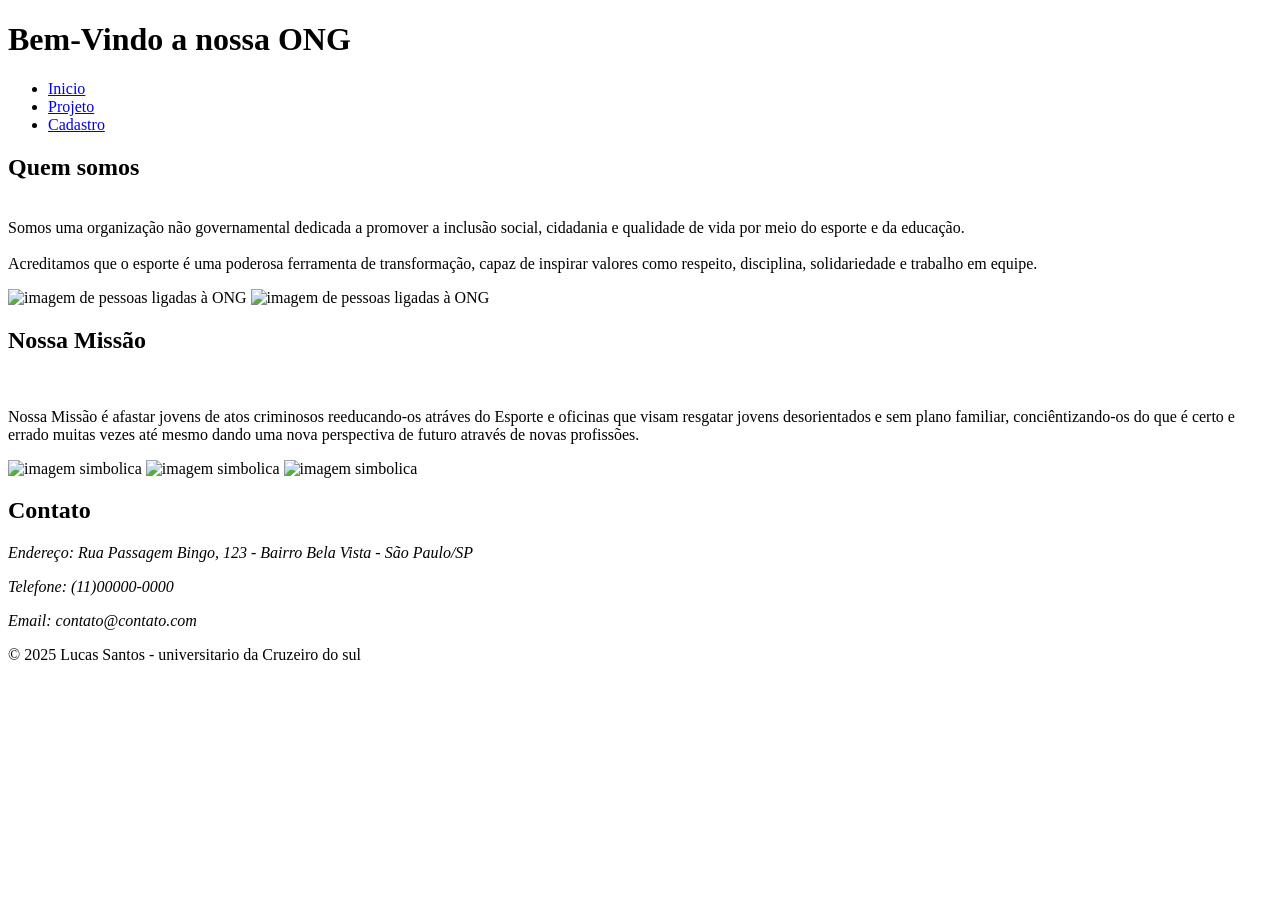
==== index.html @ bfdf007a "Entrega experiencia pratica I" ====
<!DOCTYPE html>
<html lang="pt-br">

<head>
    <meta charset="UTF-8">
    <meta name="viewport" content="width=device-width, initial-scale=1.0">
    <title>Inicio</title>
    <link rel="stylesheet" href="css/styles.css">
</head>

<body>

    <header class="cabeçalho">
        <h1>Bem-Vindo a nossa ONG</h1>
        <nav class="menu-horizontal">
            <ul class="menu-lista">
                <li><a class="menu-link" href="index.html">Inicio</a></li>
                <li><a class="menu-link" href="projeto.html">Projeto</a></li>
                <li><a class="menu-link" href="cadastro.html">Cadastro</a></li>
            </ul>
        </nav>
    </header>


    <main>

        <section class="produto-card">
            <h2 class="h2">Quem somos</h2>
            <p class="paragrafo-quemsomos"><br>
                Somos uma organização não governamental dedicada a promover a inclusão social, cidadania e qualidade de
                vida por meio do esporte e da educação.<br><br>Acreditamos que o esporte é uma poderosa ferramenta de
                transformação, capaz de inspirar valores como respeito, disciplina, solidariedade e trabalho em equipe.
            </p>
            <div class="foto-voluntatios">
                <picture>
                    <source srcset="imagens/voluntarios.webp" type="image/webp">
                    <img src="imagens/voluntarios.jpeg"  alt="imagem de pessoas ligadas à ONG" width="500" height="400"
                        class="foto">
                </picture>
                <picture>
                    <source srcset="imagens/projeto.webp" type="image/webp">
                    <img src="imagens/projeto.webp" alt="imagem de pessoas ligadas à ONG" width="500" height="400"
                        class="foto">
                </picture>
            </div>
        </section>

        <section class="produto-card2">
            <h2>Nossa Missão</h2><br>
            <p>
                Nossa Missão é afastar jovens de atos criminosos reeducando-os atráves do Esporte e oficinas que visam
                resgatar jovens desorientados e sem plano familiar, conciêntizando-os do que é certo e errado muitas
                vezes até mesmo dando uma nova perspectiva de futuro através de novas profissões.
            </p>
            <div class="icones"><img src="imagens/alcool.png" alt="imagem simbolica" class="icons">
                <img src="imagens/smoke.png" alt="imagem simbolica" class="icons">
                <img src="imagens/drugs.png" alt="imagem simbolica" class="icons">
            </div>
        </section>

        <section class="produto-card3">
            <h2>Contato</h2>
            <address>
                <p>Endereço: Rua Passagem Bingo, 123 - Bairro Bela Vista - São Paulo/SP</p>
                <p>Telefone: (11)00000-0000</p>
                <p>Email: contato@contato.com </p>
            </address>
        </section>
    </main>
    <footer>
        <p>&copy; 2025 Lucas Santos - universitario da Cruzeiro do sul</p>
    </footer>
</body>

</html>
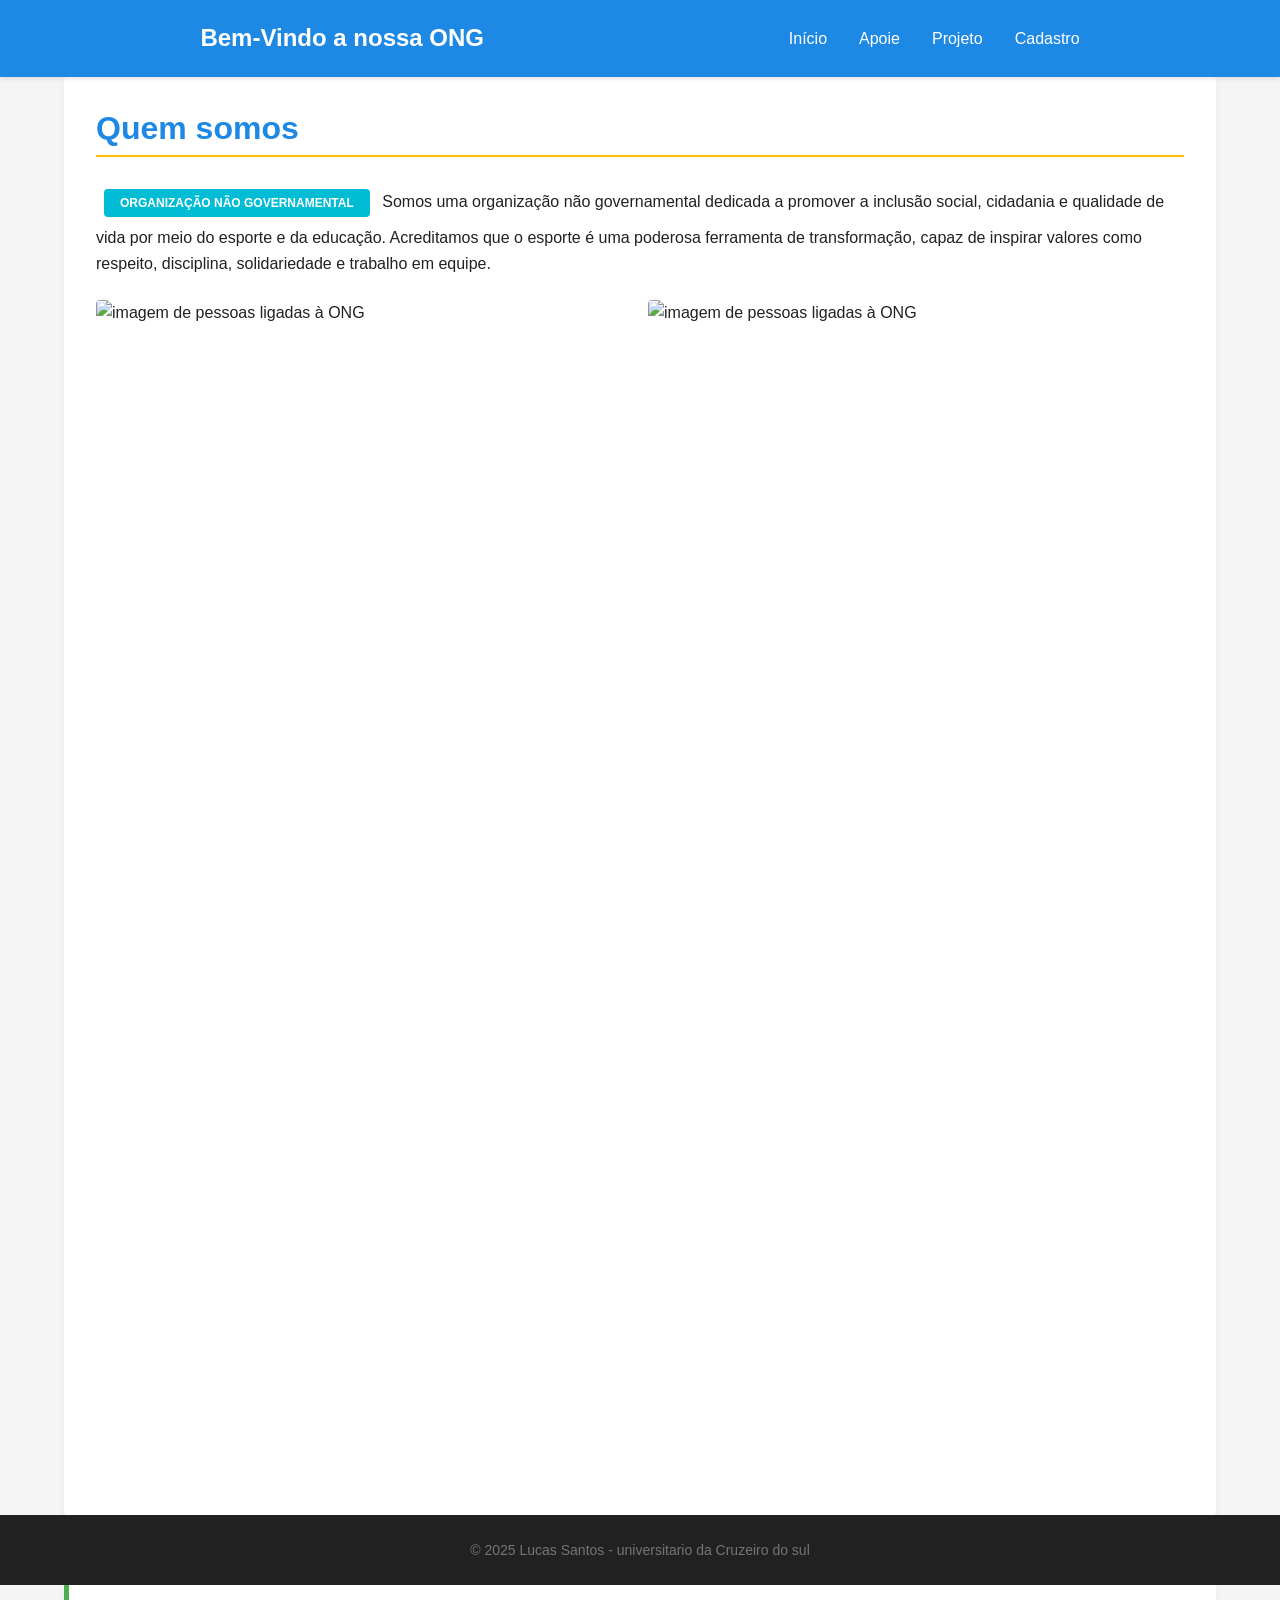
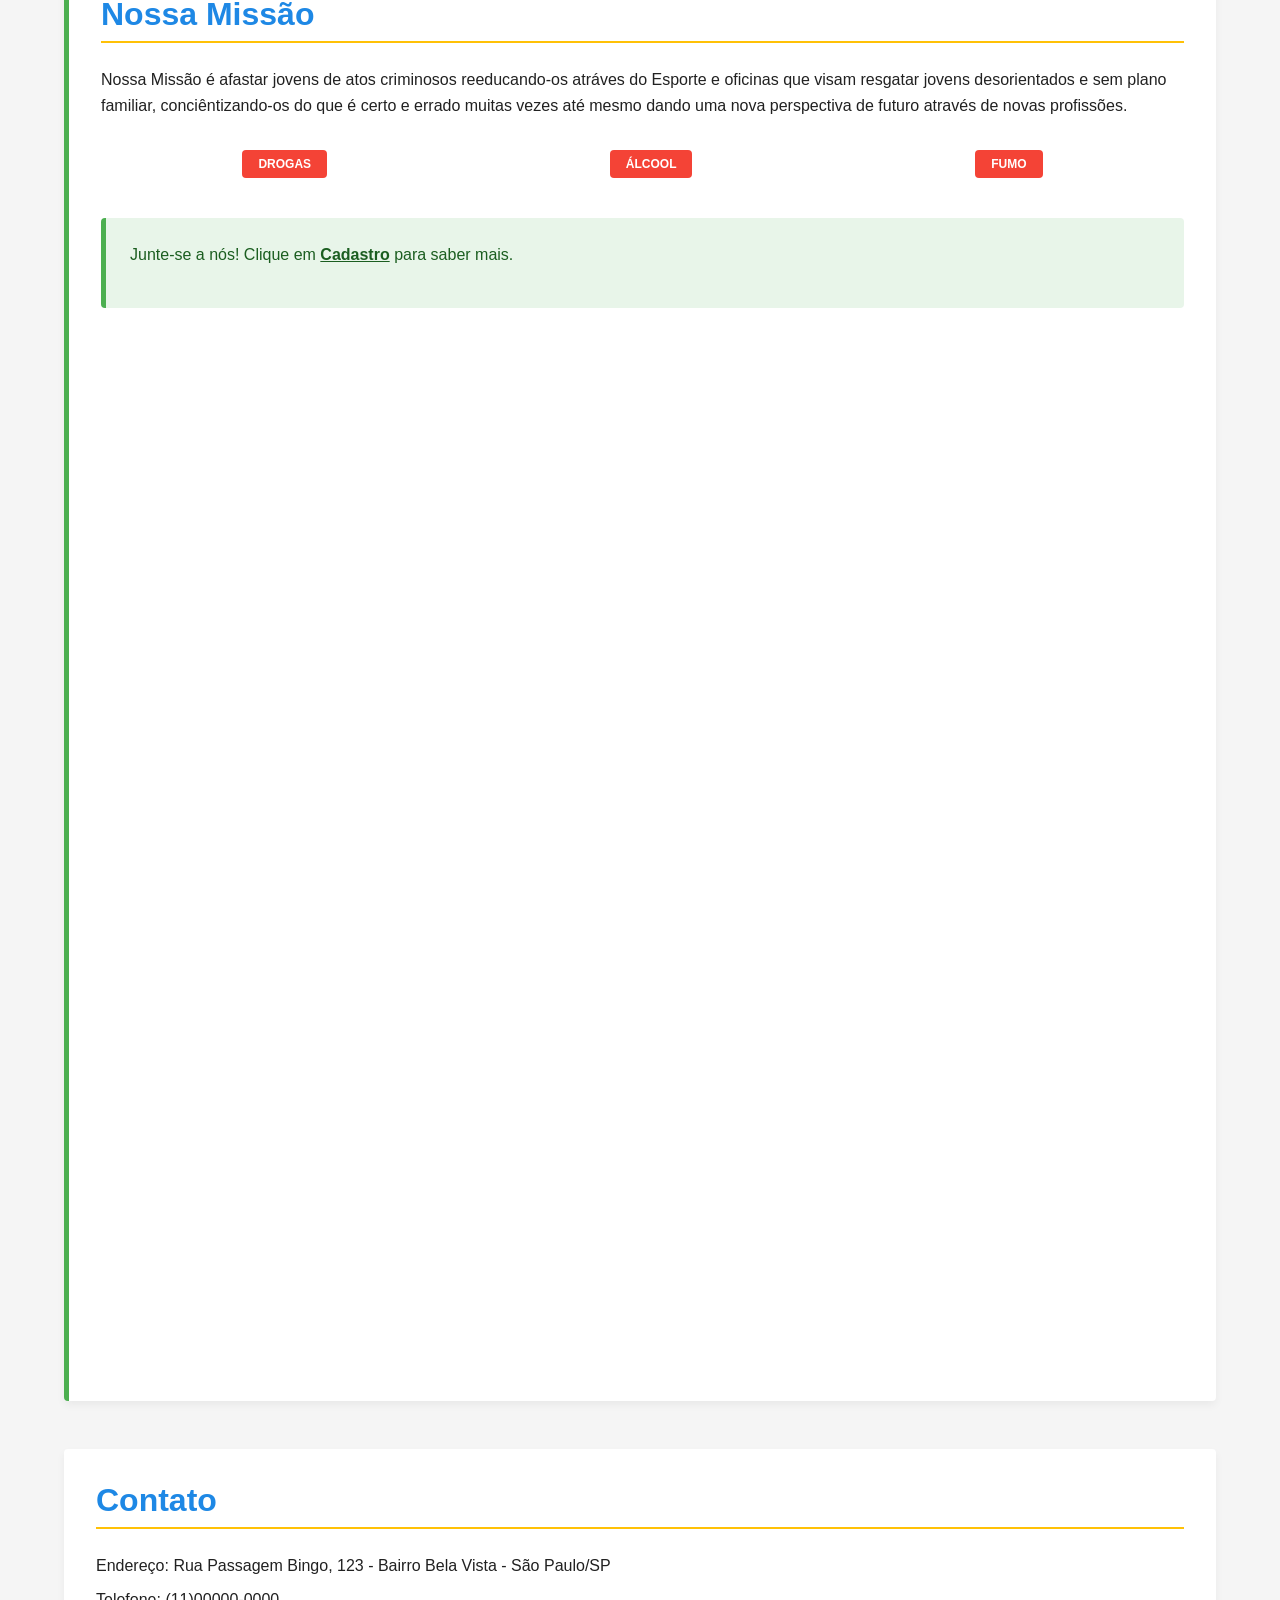
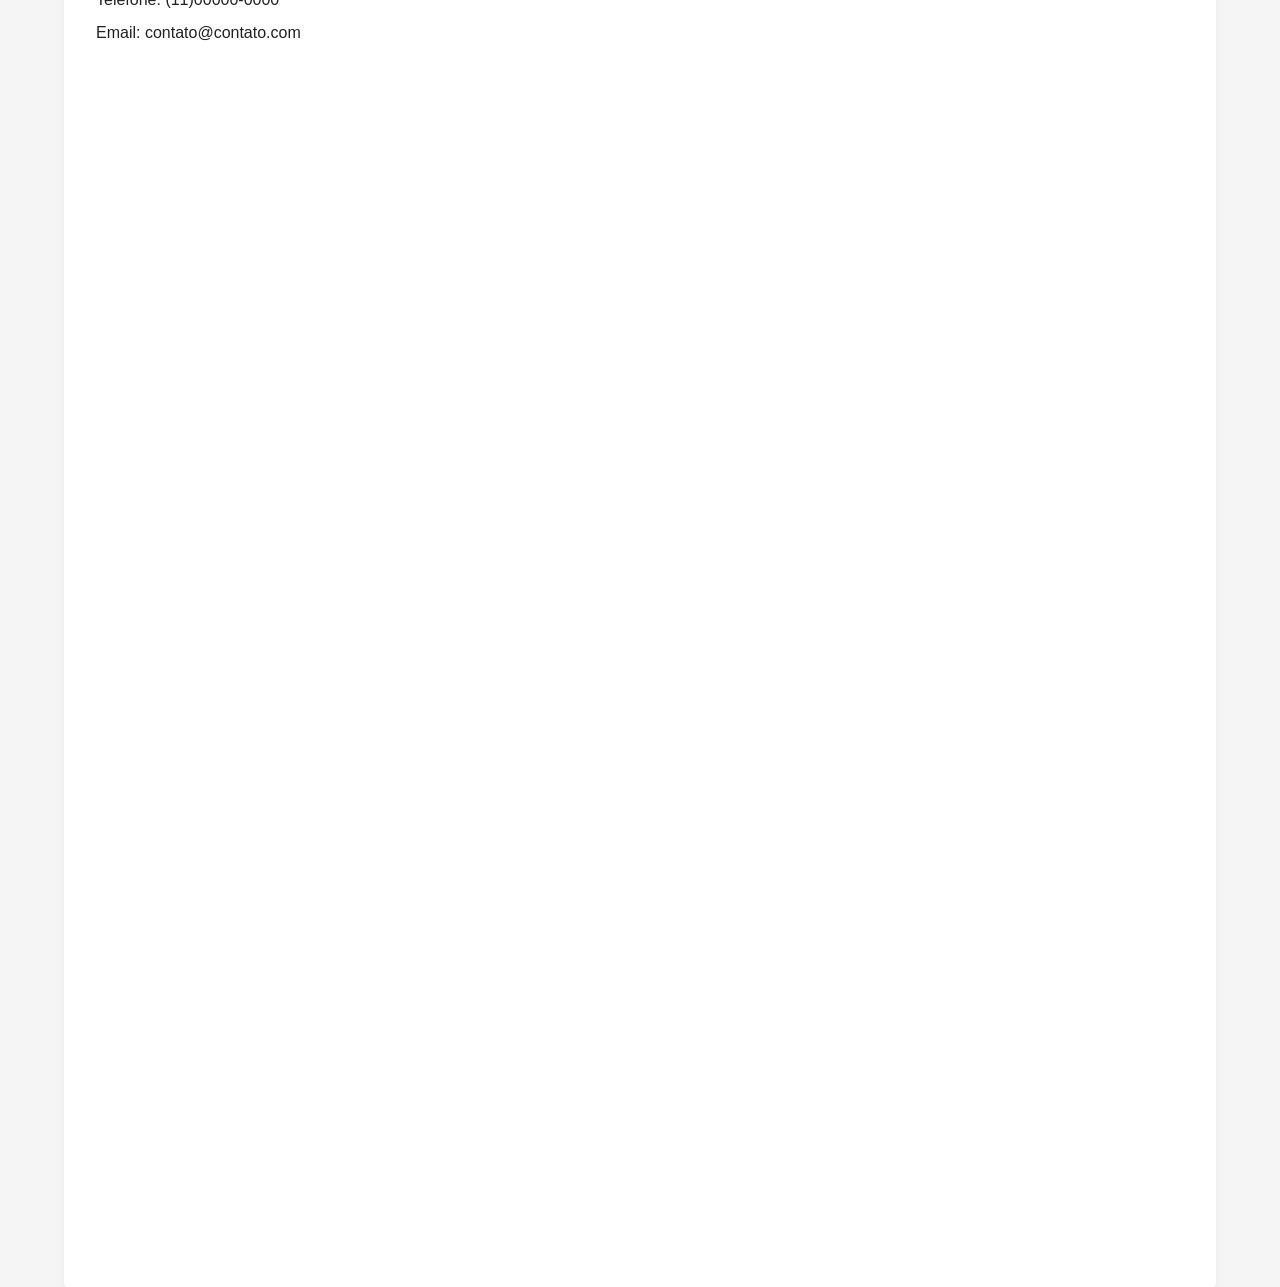
==== commit 2546a84b: "Submissão da Experiência Prática II" ====
--- a/index.html
+++ b/index.html
@@ -4,40 +4,58 @@
 <head>
     <meta charset="UTF-8">
     <meta name="viewport" content="width=device-width, initial-scale=1.0">
-    <title>Inicio</title>
+    <title>Início</title>
     <link rel="stylesheet" href="css/styles.css">
+    <link rel="stylesheet" href="https://cdnjs.cloudflare.com/ajax/libs/font-awesome/6.0.0-beta3/css/all.min.css">
 </head>
 
 <body>
 
-    <header class="cabeçalho">
-        <h1>Bem-Vindo a nossa ONG</h1>
-        <nav class="menu-horizontal">
-            <ul class="menu-lista">
-                <li><a class="menu-link" href="index.html">Inicio</a></li>
-                <li><a class="menu-link" href="projeto.html">Projeto</a></li>
-                <li><a class="menu-link" href="cadastro.html">Cadastro</a></li>
-            </ul>
-        </nav>
+    <header class="header">
+        <div class="container header-content">
+            <h1>Bem-Vindo a nossa ONG</h1>
+            
+            <input type="checkbox" id="menu-toggle" aria-controls="menu-horizontal-nav" aria-expanded="false" class="sr-only">
+            <label for="menu-toggle" class="hamburger-icon" aria-label="Abrir menu de navegação">
+                <i class="fas fa-bars"></i>
+            </label>
+
+            <nav class="menu-horizontal" id="menu-horizontal-nav">
+                <ul class="menu-lista">
+                    <li><a class="menu-link" href="index.html">Início</a></li>
+                    <li class="has-submenu">
+                        <a class="menu-link" href="#">Apoie</a>
+                        <ul class="submenu-lista">
+                            <li><a href="donate.html" class="menu-link">Doação</a></li>
+                            <li><a href="voluntario.html" class="menu-link">Voluntariado</a></li>
+                        </ul>
+                    </li>
+                    <li><a class="menu-link" href="projeto.html">Projeto</a></li>
+                    <li><a class="menu-link" href="cadastro.html">Cadastro</a></li>
+                </ul>
+            </nav>
+        </div>
     </header>
 
 
-    <main>
+    <main class="container">
 
         <section class="produto-card">
             <h2 class="h2">Quem somos</h2>
-            <p class="paragrafo-quemsomos"><br>
+            <p class="paragrafo-quemsomos">
+                <span class="tag tag-info">Organização Não Governamental</span>
                 Somos uma organização não governamental dedicada a promover a inclusão social, cidadania e qualidade de
-                vida por meio do esporte e da educação.<br><br>Acreditamos que o esporte é uma poderosa ferramenta de
+                vida por meio do esporte e da educação.
+                Acreditamos que o esporte é uma poderosa ferramenta de
                 transformação, capaz de inspirar valores como respeito, disciplina, solidariedade e trabalho em equipe.
             </p>
             <div class="foto-voluntatios">
-                <picture>
+                <picture class="col-span-6">
                     <source srcset="imagens/voluntarios.webp" type="image/webp">
                     <img src="imagens/voluntarios.jpeg"  alt="imagem de pessoas ligadas à ONG" width="500" height="400"
                         class="foto">
                 </picture>
-                <picture>
+                <picture class="col-span-6">
                     <source srcset="imagens/projeto.webp" type="image/webp">
                     <img src="imagens/projeto.webp" alt="imagem de pessoas ligadas à ONG" width="500" height="400"
                         class="foto">
@@ -46,15 +64,23 @@
         </section>
 
         <section class="produto-card2">
-            <h2>Nossa Missão</h2><br>
+            <h2>Nossa Missão</h2>
             <p>
                 Nossa Missão é afastar jovens de atos criminosos reeducando-os atráves do Esporte e oficinas que visam
                 resgatar jovens desorientados e sem plano familiar, conciêntizando-os do que é certo e errado muitas
                 vezes até mesmo dando uma nova perspectiva de futuro através de novas profissões.
             </p>
-            <div class="icones"><img src="imagens/alcool.png" alt="imagem simbolica" class="icons">
-                <img src="imagens/smoke.png" alt="imagem simbolica" class="icons">
-                <img src="imagens/drugs.png" alt="imagem simbolica" class="icons">
+            <div class="icones">
+                <span class="badge badge-danger">Drogas</span>
+                <span class="badge badge-danger">Álcool</span>
+                <span class="badge badge-danger">Fumo</span>
+                <img src="imagens/alcool.png" alt="imagem simbolica" class="icons d-none-lg">
+                <img src="imagens/smoke.png" alt="imagem simbolica" class="icons d-none-lg">
+                <img src="imagens/drugs.png" alt="imagem simbolica" class="icons d-none-lg">
+            </div>
+            
+            <div class="alert alert-success mt-lg">
+                <p>Junte-se a nós! Clique em <a href="cadastro.html" class="alert-link">Cadastro</a> para saber mais.</p>
             </div>
         </section>
 
@@ -70,6 +96,12 @@
     <footer>
         <p>&copy; 2025 Lucas Santos - universitario da Cruzeiro do sul</p>
     </footer>
+    <script>
+        const menuToggle = document.getElementById('menu-toggle');
+        menuToggle.addEventListener('change', function() {
+            this.setAttribute('aria-expanded', this.checked);
+        });
+    </script>
 </body>
 
 </html>
--- a/css/styles.css
+++ b/css/styles.css
@@ -0,0 +1,17 @@
+/* ========================================================= */
+/* Arquivo Principal: Importação Modular de CSS */
+/* ========================================================= */
+
+/* Base e Variáveis do Design System */
+@import url('base/_variables.css');
+@import url('base/_reset.css');
+
+/* Layouts e Estrutura */
+@import url('layout/_grid.css');
+@import url('layout/_header.css');
+
+/* Componentes de Interface */
+@import url('components/_buttons.css');
+@import url('components/_cards.css');
+@import url('components/_forms.css');
+@import url('components/_utility.css');
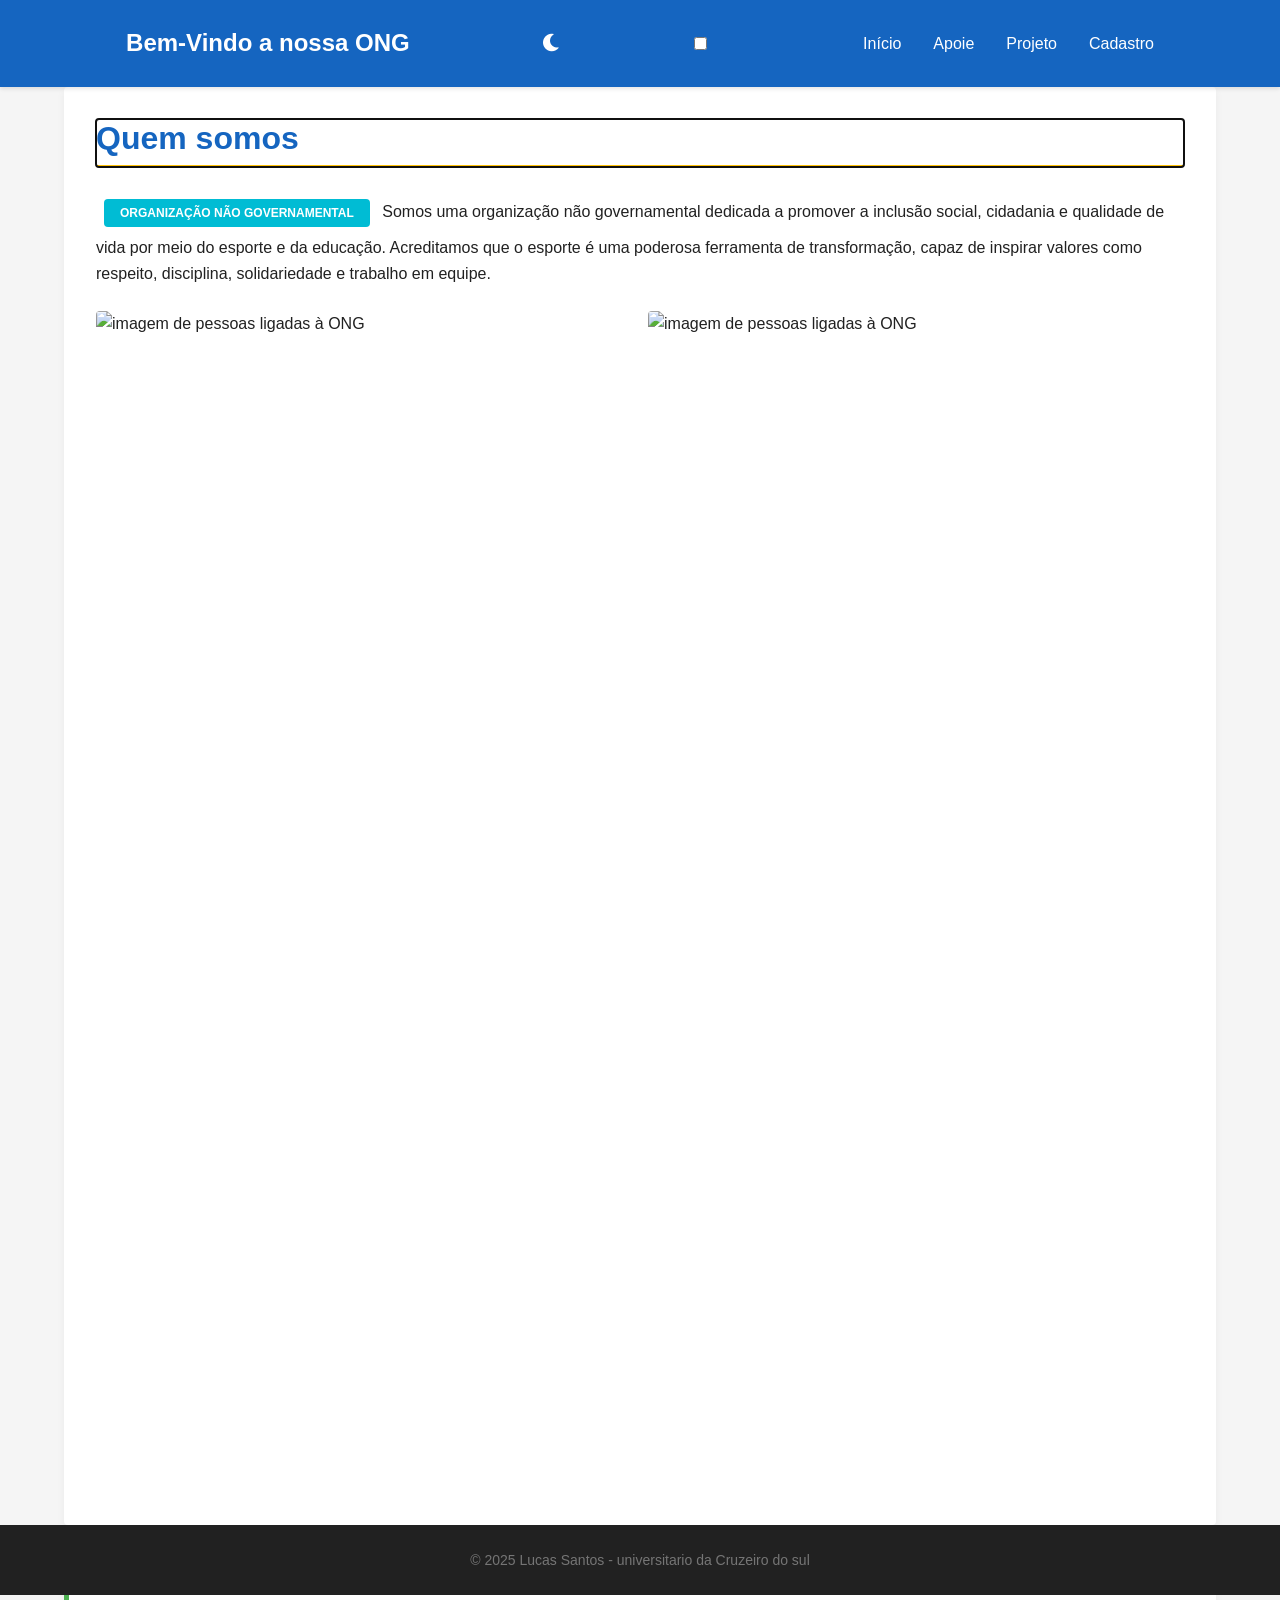
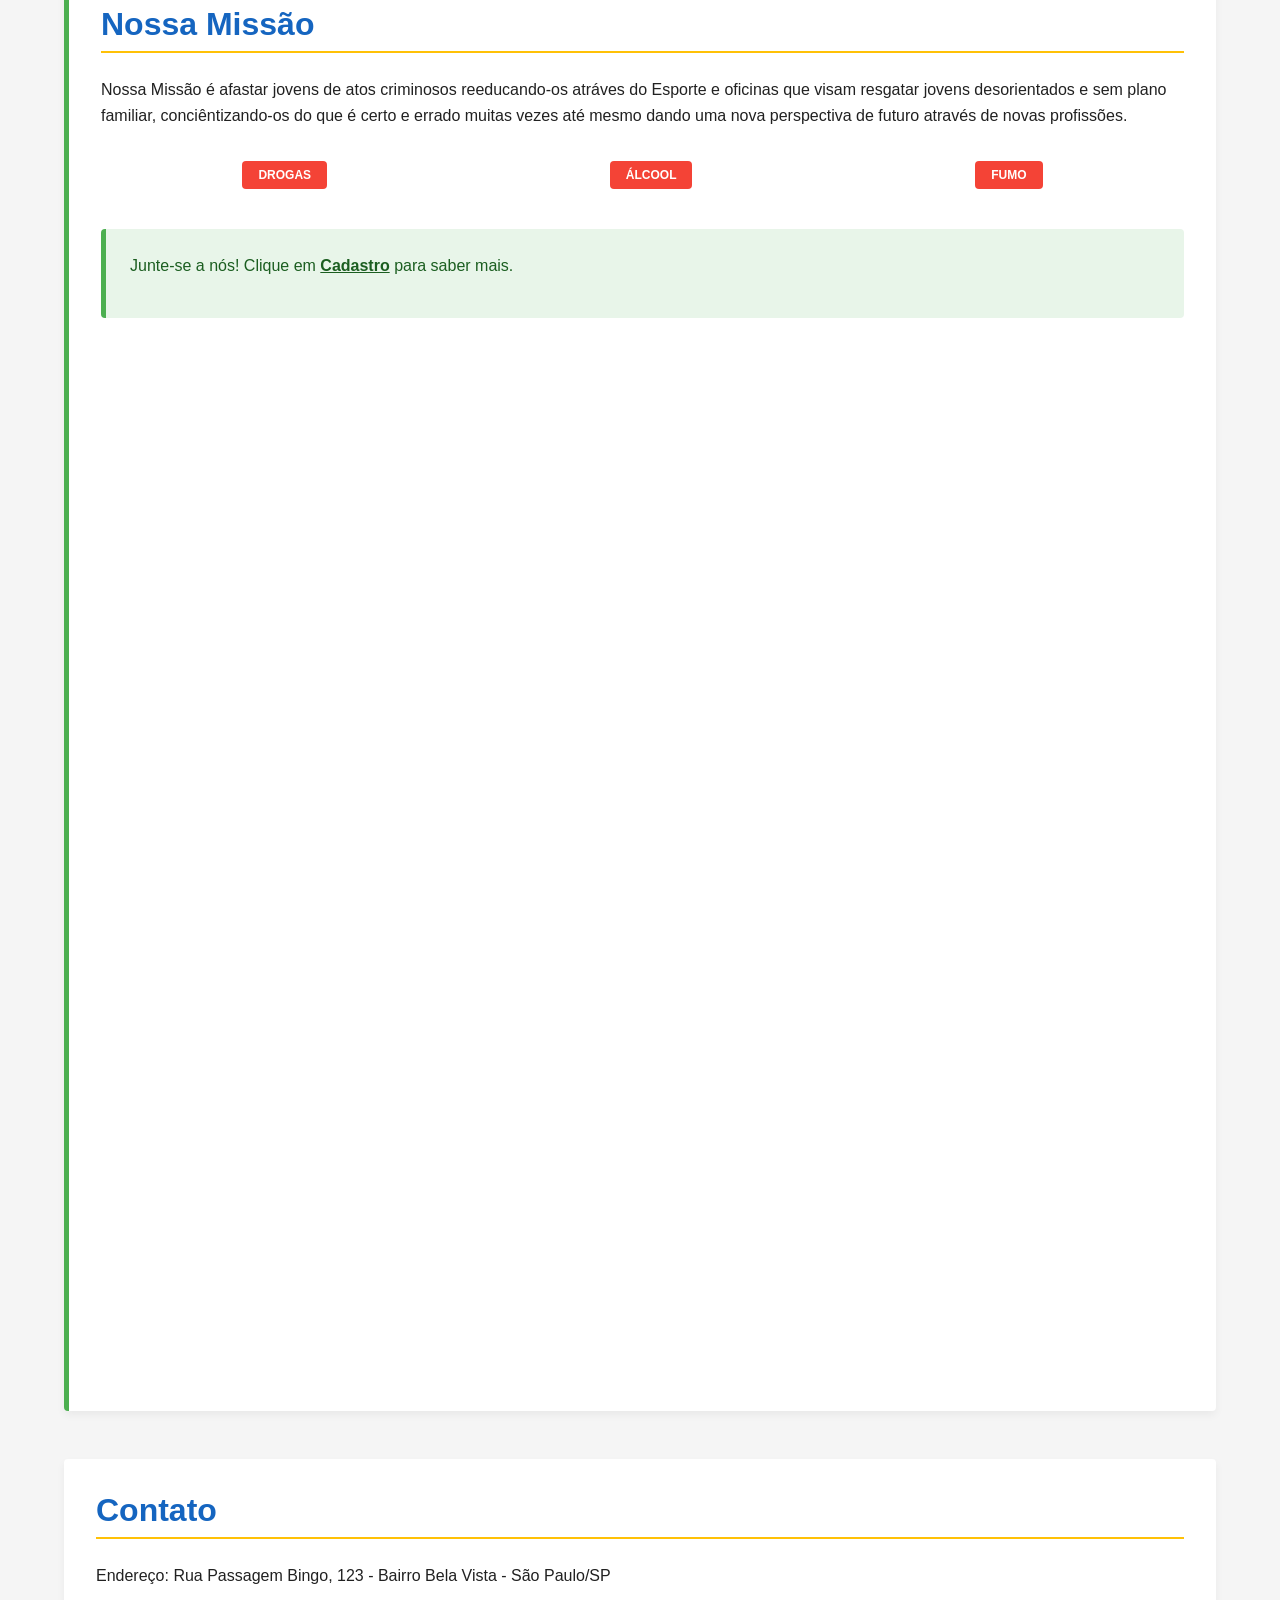
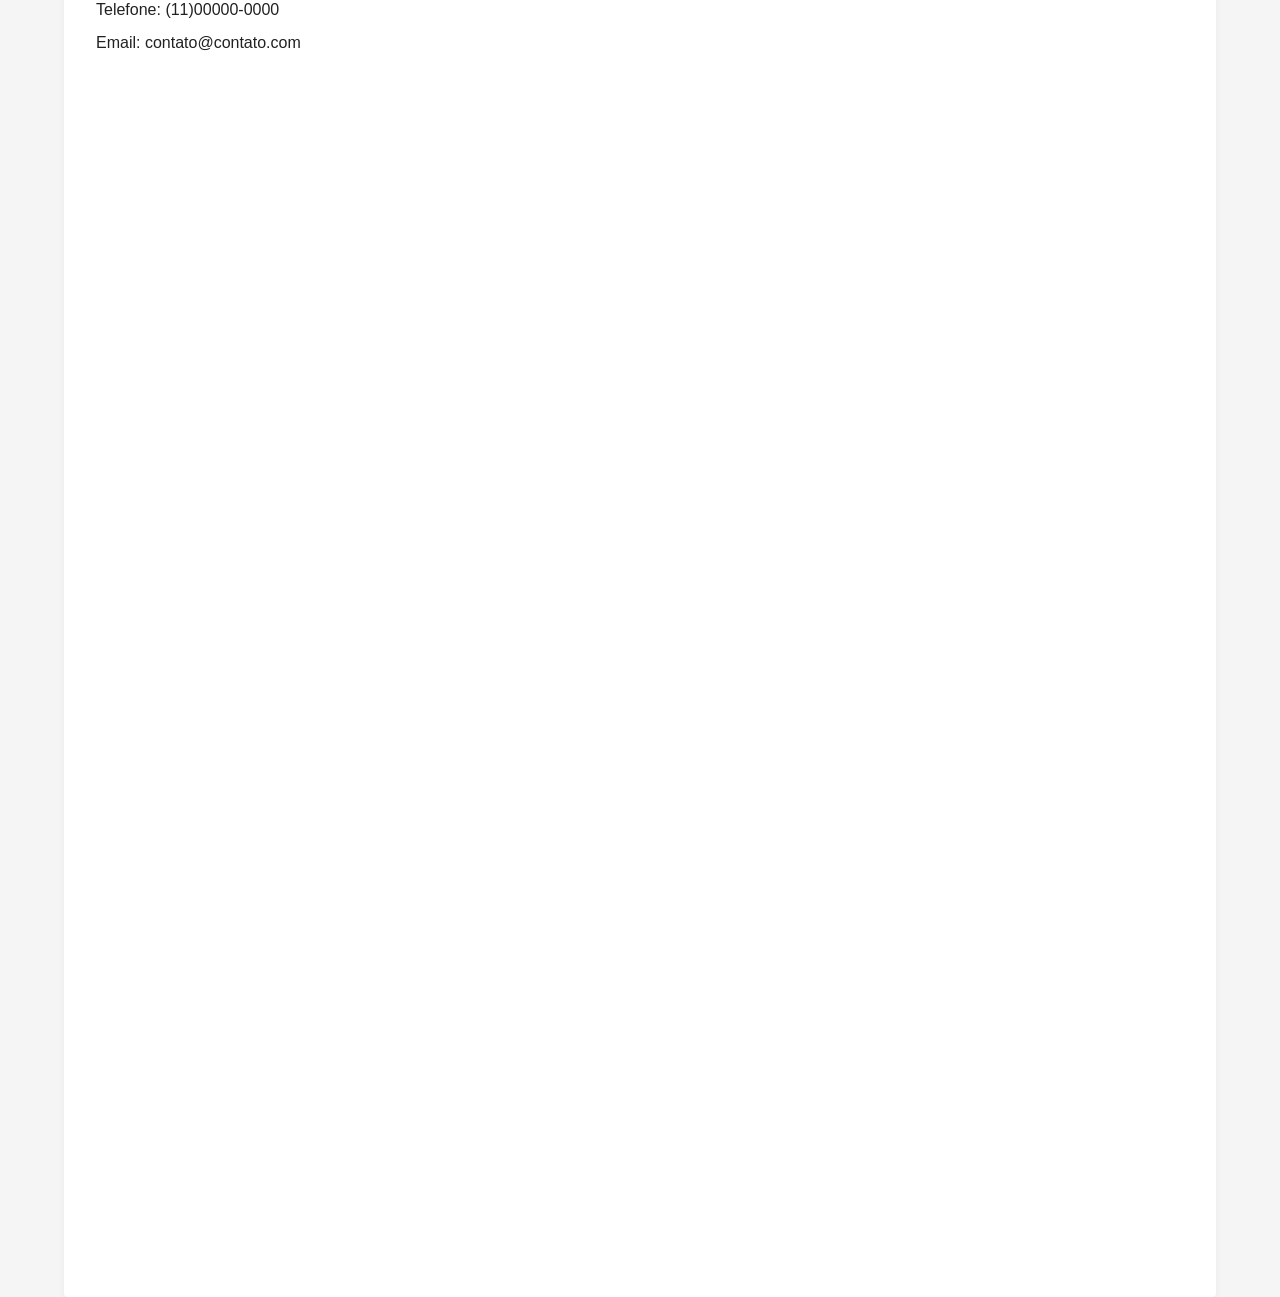
==== commit bc1e40e2: "feat(theme): implementa modo escuro com toggle e localStorage" ====
--- a/index.html
+++ b/index.html
@@ -4,8 +4,7 @@
 <head>
     <meta charset="UTF-8">
     <meta name="viewport" content="width=device-width, initial-scale=1.0">
-    <title>Início</title>
-    <link rel="stylesheet" href="css/styles.css">
+    <title>Início</title> <link rel="stylesheet" href="css/styles.css">
     <link rel="stylesheet" href="https://cdnjs.cloudflare.com/ajax/libs/font-awesome/6.0.0-beta3/css/all.min.css">
 </head>
 
@@ -14,6 +13,9 @@
     <header class="header">
         <div class="container header-content">
             <h1>Bem-Vindo a nossa ONG</h1>
+            <button id="theme-toggle" class="botao-tema" aria-label="Alternar para modo escuro">
+        <i class="fas fa-moon"></i> </button>
+    <input type="checkbox" id="menu-toggle" ... >
             
             <input type="checkbox" id="menu-toggle" aria-controls="menu-horizontal-nav" aria-expanded="false" class="sr-only">
             <label for="menu-toggle" class="hamburger-icon" aria-label="Abrir menu de navegação">
@@ -22,80 +24,30 @@
 
             <nav class="menu-horizontal" id="menu-horizontal-nav">
                 <ul class="menu-lista">
-                    <li><a class="menu-link" href="index.html">Início</a></li>
+                    <li><a class="menu-link" href="#inicio" data-page="inicio">Início</a></li>
                     <li class="has-submenu">
                         <a class="menu-link" href="#">Apoie</a>
                         <ul class="submenu-lista">
-                            <li><a href="donate.html" class="menu-link">Doação</a></li>
-                            <li><a href="voluntario.html" class="menu-link">Voluntariado</a></li>
+                            <li><a href="#doacao" class="menu-link" data-page="doacao">Doação</a></li>
+                            <li><a href="#voluntario" class="menu-link" data-page="voluntario">Voluntariado</a></li>
                         </ul>
                     </li>
-                    <li><a class="menu-link" href="projeto.html">Projeto</a></li>
-                    <li><a class="menu-link" href="cadastro.html">Cadastro</a></li>
+                    <li><a class="menu-link" href="#projeto" data-page="projeto">Projeto</a></li>
+                    <li><a class="menu-link" href="#cadastro" data-page="cadastro">Cadastro</a></li>
                 </ul>
             </nav>
         </div>
     </header>
 
+    <main class="container" id="app-root">
+        </main>
 
-    <main class="container">
-
-        <section class="produto-card">
-            <h2 class="h2">Quem somos</h2>
-            <p class="paragrafo-quemsomos">
-                <span class="tag tag-info">Organização Não Governamental</span>
-                Somos uma organização não governamental dedicada a promover a inclusão social, cidadania e qualidade de
-                vida por meio do esporte e da educação.
-                Acreditamos que o esporte é uma poderosa ferramenta de
-                transformação, capaz de inspirar valores como respeito, disciplina, solidariedade e trabalho em equipe.
-            </p>
-            <div class="foto-voluntatios">
-                <picture class="col-span-6">
-                    <source srcset="imagens/voluntarios.webp" type="image/webp">
-                    <img src="imagens/voluntarios.jpeg"  alt="imagem de pessoas ligadas à ONG" width="500" height="400"
-                        class="foto">
-                </picture>
-                <picture class="col-span-6">
-                    <source srcset="imagens/projeto.webp" type="image/webp">
-                    <img src="imagens/projeto.webp" alt="imagem de pessoas ligadas à ONG" width="500" height="400"
-                        class="foto">
-                </picture>
-            </div>
-        </section>
-
-        <section class="produto-card2">
-            <h2>Nossa Missão</h2>
-            <p>
-                Nossa Missão é afastar jovens de atos criminosos reeducando-os atráves do Esporte e oficinas que visam
-                resgatar jovens desorientados e sem plano familiar, conciêntizando-os do que é certo e errado muitas
-                vezes até mesmo dando uma nova perspectiva de futuro através de novas profissões.
-            </p>
-            <div class="icones">
-                <span class="badge badge-danger">Drogas</span>
-                <span class="badge badge-danger">Álcool</span>
-                <span class="badge badge-danger">Fumo</span>
-                <img src="imagens/alcool.png" alt="imagem simbolica" class="icons d-none-lg">
-                <img src="imagens/smoke.png" alt="imagem simbolica" class="icons d-none-lg">
-                <img src="imagens/drugs.png" alt="imagem simbolica" class="icons d-none-lg">
-            </div>
-            
-            <div class="alert alert-success mt-lg">
-                <p>Junte-se a nós! Clique em <a href="cadastro.html" class="alert-link">Cadastro</a> para saber mais.</p>
-            </div>
-        </section>
-
-        <section class="produto-card3">
-            <h2>Contato</h2>
-            <address>
-                <p>Endereço: Rua Passagem Bingo, 123 - Bairro Bela Vista - São Paulo/SP</p>
-                <p>Telefone: (11)00000-0000</p>
-                <p>Email: contato@contato.com </p>
-            </address>
-        </section>
-    </main>
     <footer>
         <p>&copy; 2025 Lucas Santos - universitario da Cruzeiro do sul</p>
     </footer>
+
+    <script type="module" src="js/app.js"></script>
+
     <script>
         const menuToggle = document.getElementById('menu-toggle');
         menuToggle.addEventListener('change', function() {
--- a/css/styles.css
+++ b/css/styles.css
@@ -14,4 +14,5 @@
 @import url('components/_buttons.css');
 @import url('components/_cards.css');
 @import url('components/_forms.css');
-@import url('components/_utility.css');+@import url('components/_utility.css');
+@import url('components/_theme.css');
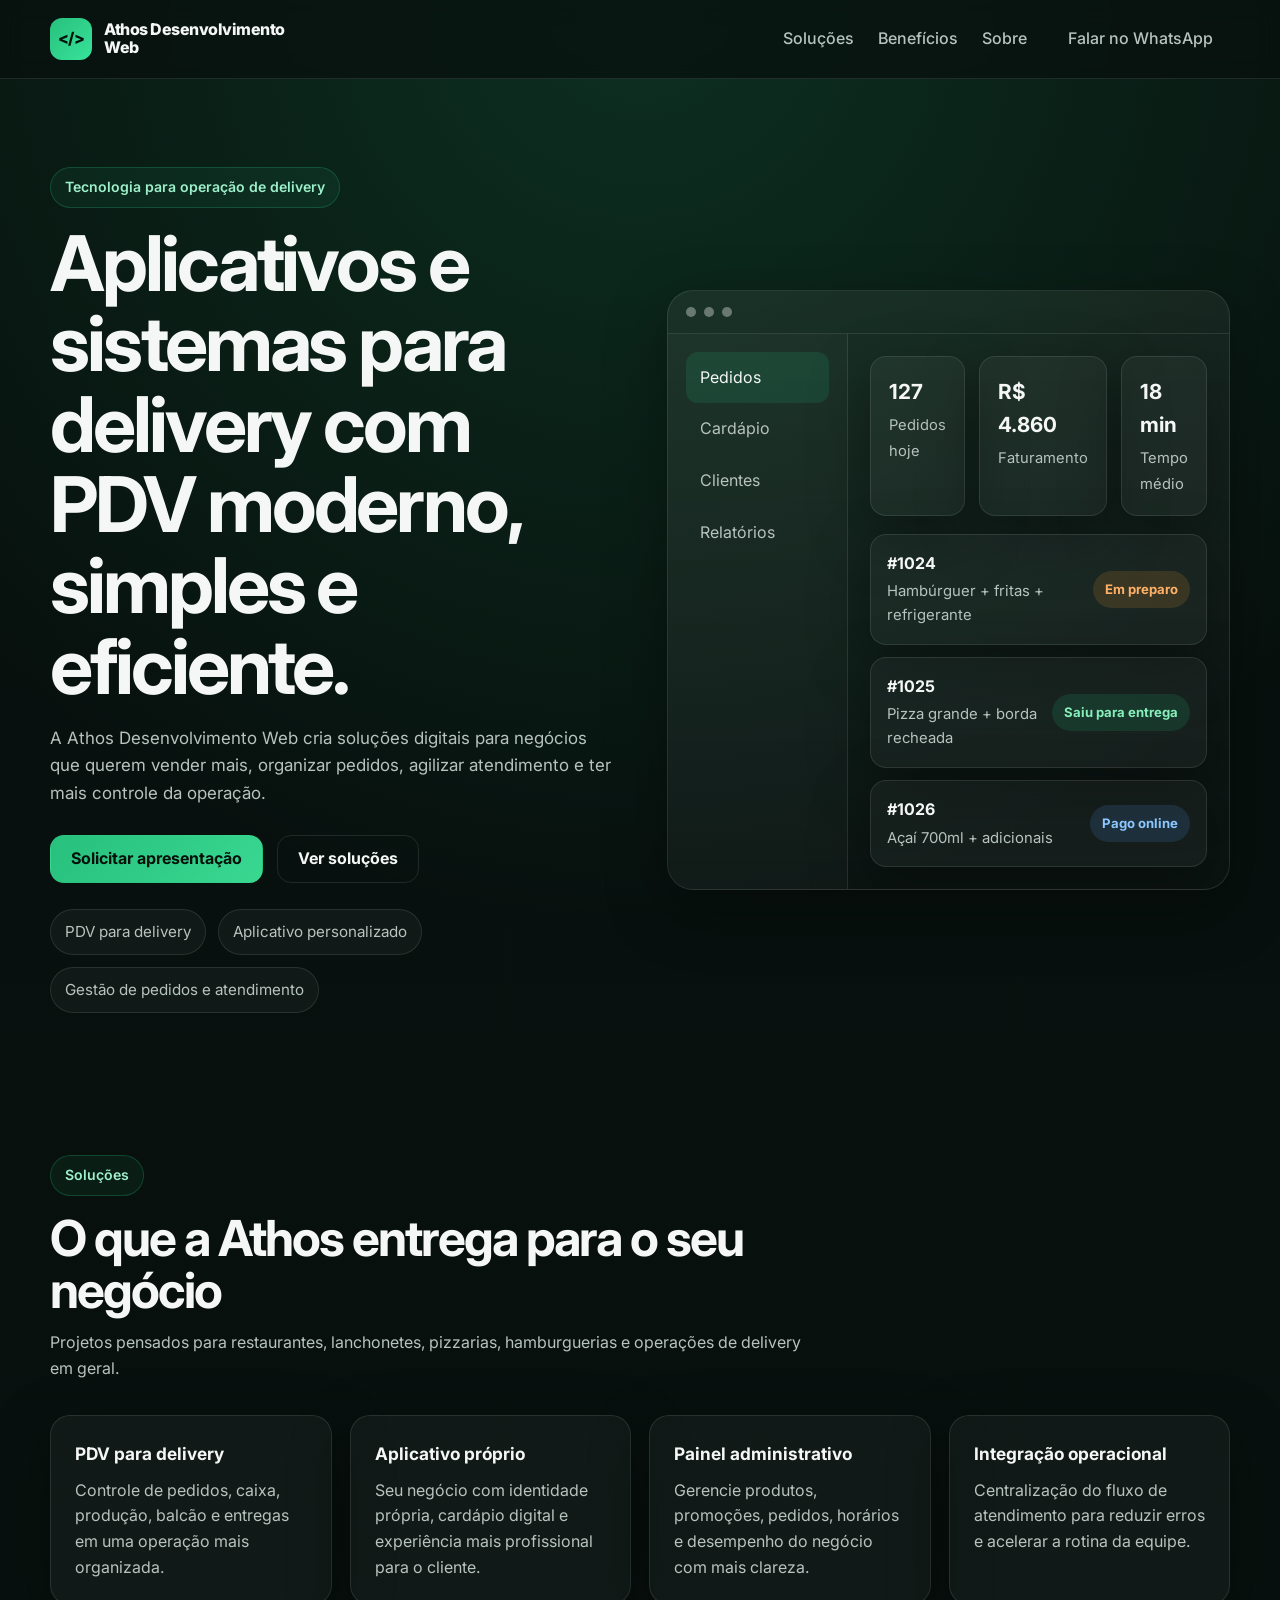
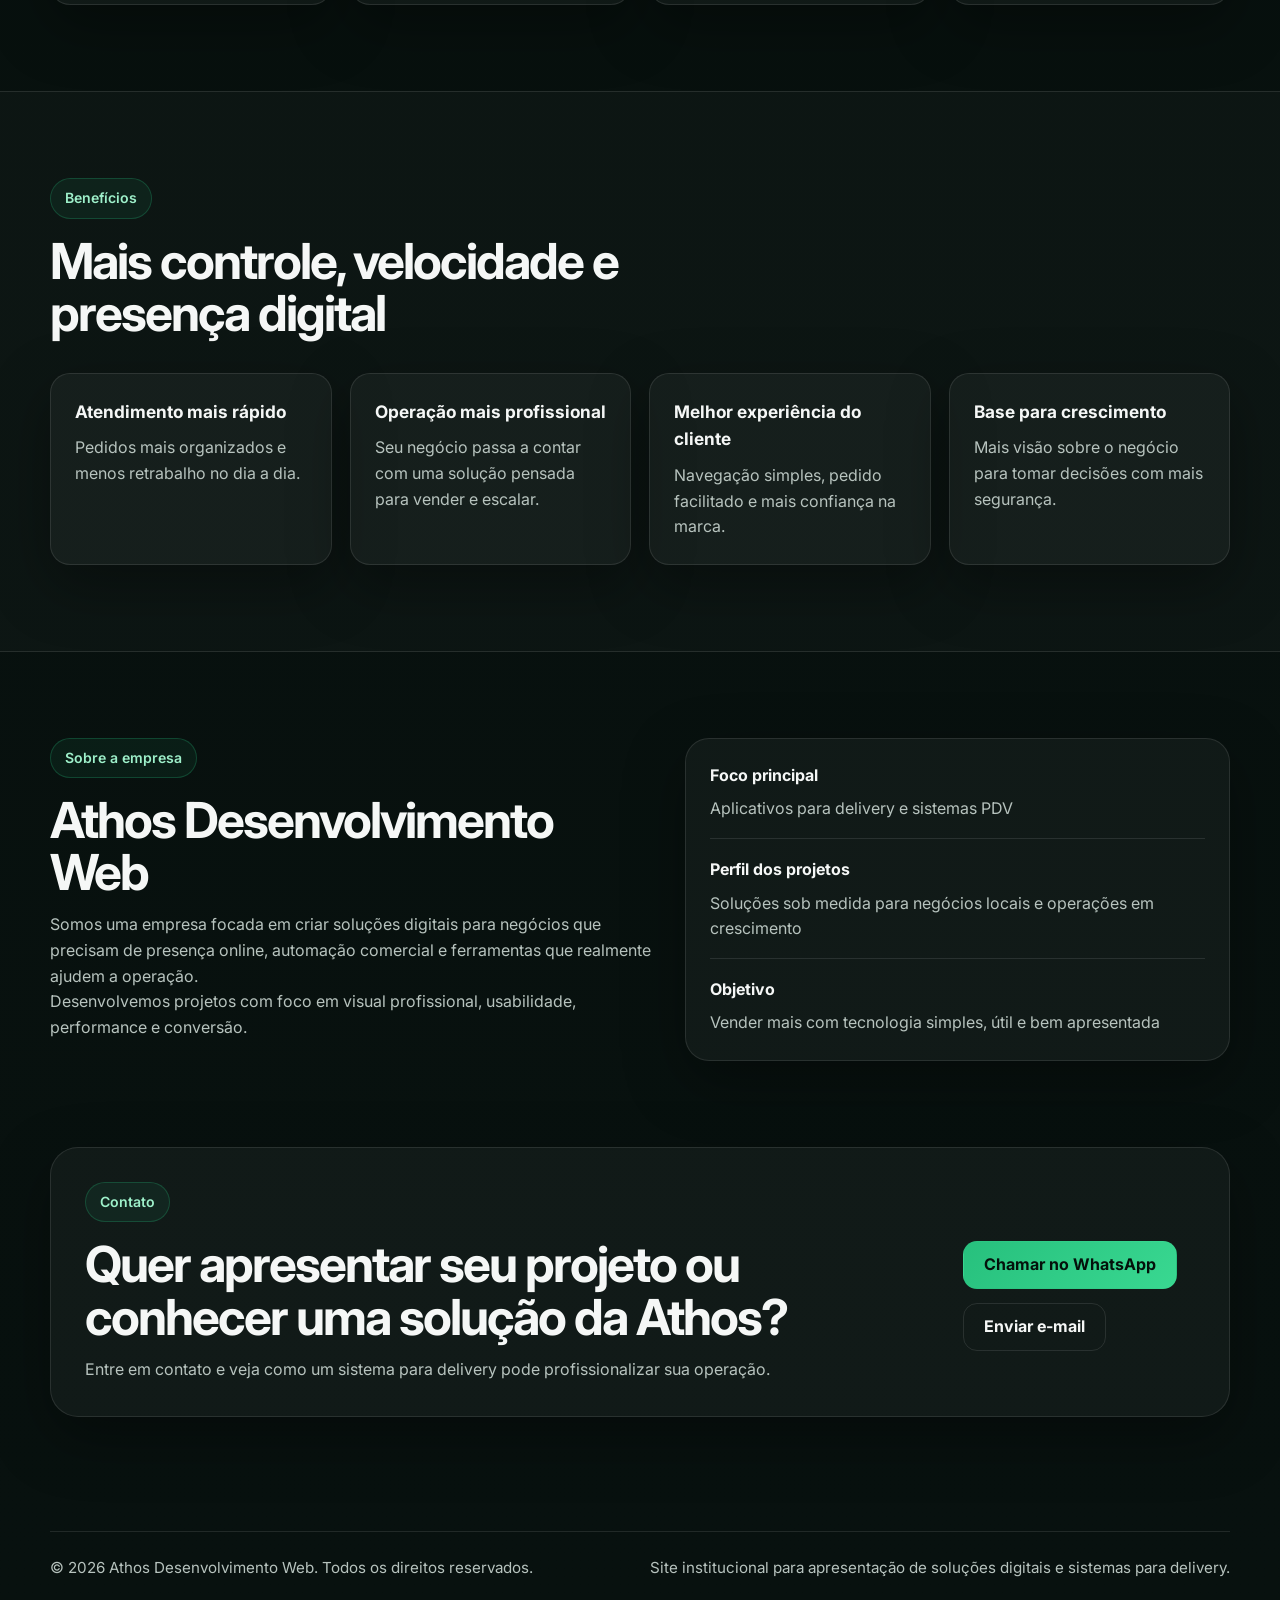
==== commit 7934c35c: "Replace repo contents with Athos Desenvolvimento Web landing page" ====
--- a/index.html
+++ b/index.html
@@ -1,59 +1,237 @@
 <!DOCTYPE html>
-<html lang="pt-br">
-
+<html lang="pt-BR">
 <head>
-    <meta charset="UTF-8">
-    <meta name="viewport" content="width=device-width, initial-scale=1.0">
-    <title>Início</title> <link rel="stylesheet" href="css/styles.css">
-    <link rel="stylesheet" href="https://cdnjs.cloudflare.com/ajax/libs/font-awesome/6.0.0-beta3/css/all.min.css">
+  <meta charset="UTF-8" />
+  <meta name="viewport" content="width=device-width, initial-scale=1.0" />
+  <meta name="description" content="Athos Desenvolvimento Web - aplicativos e sistemas para delivery, PDV e gestão comercial." />
+  <title>Athos Desenvolvimento Web | Sistemas para Delivery e PDV</title>
+  <link rel="preconnect" href="https://fonts.googleapis.com">
+  <link rel="preconnect" href="https://fonts.gstatic.com" crossorigin>
+  <link href="https://fonts.googleapis.com/css2?family=Inter:wght@400;500;600;700;800&display=swap" rel="stylesheet">
+  <link rel="stylesheet" href="style.css" />
 </head>
-
 <body>
-
-    <header class="header">
-        <div class="container header-content">
-            <h1>Bem-Vindo a nossa ONG</h1>
-            <button id="theme-toggle" class="botao-tema" aria-label="Alternar para modo escuro">
-        <i class="fas fa-moon"></i> </button>
-    <input type="checkbox" id="menu-toggle" ... >
-            
-            <input type="checkbox" id="menu-toggle" aria-controls="menu-horizontal-nav" aria-expanded="false" class="sr-only">
-            <label for="menu-toggle" class="hamburger-icon" aria-label="Abrir menu de navegação">
-                <i class="fas fa-bars"></i>
-            </label>
-
-            <nav class="menu-horizontal" id="menu-horizontal-nav">
-                <ul class="menu-lista">
-                    <li><a class="menu-link" href="#inicio" data-page="inicio">Início</a></li>
-                    <li class="has-submenu">
-                        <a class="menu-link" href="#">Apoie</a>
-                        <ul class="submenu-lista">
-                            <li><a href="#doacao" class="menu-link" data-page="doacao">Doação</a></li>
-                            <li><a href="#voluntario" class="menu-link" data-page="voluntario">Voluntariado</a></li>
-                        </ul>
-                    </li>
-                    <li><a class="menu-link" href="#projeto" data-page="projeto">Projeto</a></li>
-                    <li><a class="menu-link" href="#cadastro" data-page="cadastro">Cadastro</a></li>
-                </ul>
-            </nav>
-        </div>
-    </header>
-
-    <main class="container" id="app-root">
-        </main>
-
-    <footer>
-        <p>&copy; 2025 Lucas Santos - universitario da Cruzeiro do sul</p>
-    </footer>
-
-    <script type="module" src="js/app.js"></script>
-
-    <script>
-        const menuToggle = document.getElementById('menu-toggle');
-        menuToggle.addEventListener('change', function() {
-            this.setAttribute('aria-expanded', this.checked);
-        });
-    </script>
+  <header class="site-header">
+    <div class="container nav">
+      <a href="#inicio" class="brand">
+        <span class="brand-mark">&lt;/&gt;</span>
+        <span class="brand-text">Athos Desenvolvimento Web</span>
+      </a>
+
+      <button class="menu-toggle" aria-label="Abrir menu" aria-expanded="false" aria-controls="site-menu">
+        <span></span>
+        <span></span>
+        <span></span>
+      </button>
+
+      <nav id="site-menu" class="site-menu">
+        <a href="#solucoes">Soluções</a>
+        <a href="#beneficios">Benefícios</a>
+        <a href="#sobre">Sobre</a>
+        <a href="#contato" class="btn btn-sm">Falar no WhatsApp</a>
+      </nav>
+    </div>
+  </header>
+
+  <main id="inicio">
+    <section class="hero">
+      <div class="container hero-grid">
+        <div class="hero-copy">
+          <span class="eyebrow">Tecnologia para operação de delivery</span>
+          <h1>Aplicativos e sistemas para delivery com PDV moderno, simples e eficiente.</h1>
+          <p>
+            A Athos Desenvolvimento Web cria soluções digitais para negócios que querem vender mais,
+            organizar pedidos, agilizar atendimento e ter mais controle da operação.
+          </p>
+
+          <div class="hero-actions">
+            <a class="btn btn-primary" href="#contato">Solicitar apresentação</a>
+            <a class="btn btn-secondary" href="#solucoes">Ver soluções</a>
+          </div>
+
+          <ul class="hero-points">
+            <li>PDV para delivery</li>
+            <li>Aplicativo personalizado</li>
+            <li>Gestão de pedidos e atendimento</li>
+          </ul>
+        </div>
+
+        <div class="hero-card">
+          <div class="dashboard-window">
+            <div class="window-bar">
+              <span></span><span></span><span></span>
+            </div>
+
+            <div class="dashboard-content">
+              <div class="dashboard-sidebar">
+                <div class="sidebar-item active">Pedidos</div>
+                <div class="sidebar-item">Cardápio</div>
+                <div class="sidebar-item">Clientes</div>
+                <div class="sidebar-item">Relatórios</div>
+              </div>
+
+              <div class="dashboard-main">
+                <div class="stats">
+                  <div class="stat-box">
+                    <strong>127</strong>
+                    <span>Pedidos hoje</span>
+                  </div>
+                  <div class="stat-box">
+                    <strong>R$ 4.860</strong>
+                    <span>Faturamento</span>
+                  </div>
+                  <div class="stat-box">
+                    <strong>18 min</strong>
+                    <span>Tempo médio</span>
+                  </div>
+                </div>
+
+                <div class="orders">
+                  <div class="order-item">
+                    <div>
+                      <strong>#1024</strong>
+                      <p>Hambúrguer + fritas + refrigerante</p>
+                    </div>
+                    <span class="status orange">Em preparo</span>
+                  </div>
+
+                  <div class="order-item">
+                    <div>
+                      <strong>#1025</strong>
+                      <p>Pizza grande + borda recheada</p>
+                    </div>
+                    <span class="status green">Saiu para entrega</span>
+                  </div>
+
+                  <div class="order-item">
+                    <div>
+                      <strong>#1026</strong>
+                      <p>Açaí 700ml + adicionais</p>
+                    </div>
+                    <span class="status blue">Pago online</span>
+                  </div>
+                </div>
+              </div>
+            </div>
+          </div>
+        </div>
+      </div>
+    </section>
+
+    <section class="section" id="solucoes">
+      <div class="container">
+        <div class="section-head">
+          <span class="eyebrow">Soluções</span>
+          <h2>O que a Athos entrega para o seu negócio</h2>
+          <p>Projetos pensados para restaurantes, lanchonetes, pizzarias, hamburguerias e operações de delivery em geral.</p>
+        </div>
+
+        <div class="cards-grid">
+          <article class="card">
+            <h3>PDV para delivery</h3>
+            <p>Controle de pedidos, caixa, produção, balcão e entregas em uma operação mais organizada.</p>
+          </article>
+
+          <article class="card">
+            <h3>Aplicativo próprio</h3>
+            <p>Seu negócio com identidade própria, cardápio digital e experiência mais profissional para o cliente.</p>
+          </article>
+
+          <article class="card">
+            <h3>Painel administrativo</h3>
+            <p>Gerencie produtos, promoções, pedidos, horários e desempenho do negócio com mais clareza.</p>
+          </article>
+
+          <article class="card">
+            <h3>Integração operacional</h3>
+            <p>Centralização do fluxo de atendimento para reduzir erros e acelerar a rotina da equipe.</p>
+          </article>
+        </div>
+      </div>
+    </section>
+
+    <section class="section section-alt" id="beneficios">
+      <div class="container">
+        <div class="section-head">
+          <span class="eyebrow">Benefícios</span>
+          <h2>Mais controle, velocidade e presença digital</h2>
+        </div>
+
+        <div class="benefits-grid">
+          <div class="benefit">
+            <strong>Atendimento mais rápido</strong>
+            <p>Pedidos mais organizados e menos retrabalho no dia a dia.</p>
+          </div>
+          <div class="benefit">
+            <strong>Operação mais profissional</strong>
+            <p>Seu negócio passa a contar com uma solução pensada para vender e escalar.</p>
+          </div>
+          <div class="benefit">
+            <strong>Melhor experiência do cliente</strong>
+            <p>Navegação simples, pedido facilitado e mais confiança na marca.</p>
+          </div>
+          <div class="benefit">
+            <strong>Base para crescimento</strong>
+            <p>Mais visão sobre o negócio para tomar decisões com mais segurança.</p>
+          </div>
+        </div>
+      </div>
+    </section>
+
+    <section class="section" id="sobre">
+      <div class="container about-grid">
+        <div>
+          <span class="eyebrow">Sobre a empresa</span>
+          <h2>Athos Desenvolvimento Web</h2>
+          <p>
+            Somos uma empresa focada em criar soluções digitais para negócios que precisam de presença online,
+            automação comercial e ferramentas que realmente ajudem a operação.
+          </p>
+          <p>
+            Desenvolvemos projetos com foco em visual profissional, usabilidade, performance e conversão.
+          </p>
+        </div>
+
+        <div class="about-panel">
+          <div class="about-item">
+            <strong>Foco principal</strong>
+            <span>Aplicativos para delivery e sistemas PDV</span>
+          </div>
+          <div class="about-item">
+            <strong>Perfil dos projetos</strong>
+            <span>Soluções sob medida para negócios locais e operações em crescimento</span>
+          </div>
+          <div class="about-item">
+            <strong>Objetivo</strong>
+            <span>Vender mais com tecnologia simples, útil e bem apresentada</span>
+          </div>
+        </div>
+      </div>
+    </section>
+
+    <section class="section cta-section" id="contato">
+      <div class="container cta-box">
+        <div>
+          <span class="eyebrow">Contato</span>
+          <h2>Quer apresentar seu projeto ou conhecer uma solução da Athos?</h2>
+          <p>Entre em contato e veja como um sistema para delivery pode profissionalizar sua operação.</p>
+        </div>
+
+        <div class="cta-actions">
+          <a class="btn btn-primary" href="https://wa.me/5500000000000" target="_blank" rel="noopener noreferrer">Chamar no WhatsApp</a>
+          <a class="btn btn-secondary" href="mailto:contato@athos.dev">Enviar e-mail</a>
+        </div>
+      </div>
+    </section>
+  </main>
+
+  <footer class="site-footer">
+    <div class="container footer-content">
+      <p>© 2026 Athos Desenvolvimento Web. Todos os direitos reservados.</p>
+      <p>Site institucional para apresentação de soluções digitais e sistemas para delivery.</p>
+    </div>
+  </footer>
+
+  <script src="script.js"></script>
 </body>
-
-</html>+</html>
--- a/style.css
+++ b/style.css
@@ -0,0 +1,540 @@
+:root {
+  --bg: #08110f;
+  --bg-soft: #0d1815;
+  --panel: rgba(255, 255, 255, 0.04);
+  --panel-strong: rgba(255, 255, 255, 0.08);
+  --text: #f5f7f6;
+  --muted: #b7c3be;
+  --line: rgba(255, 255, 255, 0.1);
+  --primary: #27c07d;
+  --primary-dark: #1d915f;
+  --secondary: #101c18;
+  --shadow: 0 20px 60px rgba(0, 0, 0, 0.35);
+  --radius: 22px;
+  --radius-sm: 14px;
+  --container: 1180px;
+}
+
+* {
+  box-sizing: border-box;
+  margin: 0;
+  padding: 0;
+}
+
+html {
+  scroll-behavior: smooth;
+}
+
+body {
+  font-family: "Inter", sans-serif;
+  background:
+    radial-gradient(circle at top, rgba(39, 192, 125, 0.18), transparent 28%),
+    linear-gradient(180deg, #07100d 0%, #08110f 100%);
+  color: var(--text);
+  line-height: 1.6;
+}
+
+a {
+  color: inherit;
+  text-decoration: none;
+}
+
+img {
+  max-width: 100%;
+  display: block;
+}
+
+.container {
+  width: min(100% - 32px, var(--container));
+  margin: 0 auto;
+}
+
+.site-header {
+  position: sticky;
+  top: 0;
+  z-index: 50;
+  background: rgba(8, 17, 15, 0.78);
+  backdrop-filter: blur(12px);
+  border-bottom: 1px solid var(--line);
+}
+
+.nav {
+  min-height: 78px;
+  display: flex;
+  align-items: center;
+  justify-content: space-between;
+  gap: 24px;
+}
+
+.brand {
+  display: inline-flex;
+  align-items: center;
+  gap: 12px;
+  font-weight: 800;
+  letter-spacing: -0.03em;
+}
+
+.brand-mark {
+  display: inline-grid;
+  place-items: center;
+  width: 42px;
+  height: 42px;
+  border-radius: 12px;
+  background: linear-gradient(135deg, var(--primary), #38e39a);
+  color: #04110b;
+  font-weight: 800;
+}
+
+.brand-text {
+  max-width: 210px;
+  line-height: 1.1;
+}
+
+.site-menu {
+  display: flex;
+  align-items: center;
+  gap: 24px;
+}
+
+.site-menu a {
+  color: var(--muted);
+  font-weight: 500;
+}
+
+.site-menu a:hover {
+  color: var(--text);
+}
+
+.menu-toggle {
+  display: none;
+  width: 48px;
+  height: 48px;
+  border-radius: 14px;
+  border: 1px solid var(--line);
+  background: transparent;
+  cursor: pointer;
+}
+
+.menu-toggle span {
+  display: block;
+  width: 20px;
+  height: 2px;
+  margin: 4px auto;
+  background: var(--text);
+  transition: 0.3s ease;
+}
+
+.hero {
+  padding: 88px 0 56px;
+}
+
+.hero-grid {
+  display: grid;
+  grid-template-columns: 1.05fr 0.95fr;
+  gap: 48px;
+  align-items: center;
+}
+
+.eyebrow {
+  display: inline-block;
+  margin-bottom: 16px;
+  padding: 8px 14px;
+  border: 1px solid rgba(39, 192, 125, 0.25);
+  border-radius: 999px;
+  color: #9ef0ca;
+  background: rgba(39, 192, 125, 0.08);
+  font-size: 0.88rem;
+  font-weight: 600;
+}
+
+.hero h1,
+.section-head h2,
+.about-grid h2,
+.cta-box h2 {
+  line-height: 1.05;
+  letter-spacing: -0.04em;
+}
+
+.hero h1 {
+  font-size: clamp(2.6rem, 6vw, 4.8rem);
+  max-width: 12ch;
+  margin-bottom: 18px;
+}
+
+.hero p {
+  color: var(--muted);
+  font-size: 1.06rem;
+  max-width: 58ch;
+}
+
+.hero-actions,
+.cta-actions {
+  display: flex;
+  flex-wrap: wrap;
+  gap: 14px;
+  margin-top: 28px;
+}
+
+.hero-points {
+  display: flex;
+  flex-wrap: wrap;
+  gap: 12px;
+  list-style: none;
+  margin-top: 26px;
+}
+
+.hero-points li {
+  padding: 10px 14px;
+  background: var(--panel);
+  border: 1px solid var(--line);
+  border-radius: 999px;
+  color: var(--muted);
+  font-size: 0.95rem;
+}
+
+.btn {
+  display: inline-flex;
+  align-items: center;
+  justify-content: center;
+  min-height: 48px;
+  padding: 0 20px;
+  border-radius: 14px;
+  border: 1px solid transparent;
+  font-weight: 700;
+  transition: 0.25s ease;
+}
+
+.btn-sm {
+  min-height: 42px;
+  padding: 0 16px;
+}
+
+.btn-primary {
+  background: linear-gradient(135deg, var(--primary), #39d891);
+  color: #04110b;
+}
+
+.btn-primary:hover {
+  transform: translateY(-1px);
+  box-shadow: 0 14px 28px rgba(39, 192, 125, 0.22);
+}
+
+.btn-secondary {
+  background: transparent;
+  border-color: var(--line);
+  color: var(--text);
+}
+
+.btn-secondary:hover {
+  background: var(--panel);
+}
+
+.hero-card {
+  position: relative;
+}
+
+.dashboard-window {
+  overflow: hidden;
+  border: 1px solid var(--line);
+  border-radius: 26px;
+  background: linear-gradient(180deg, rgba(255,255,255,0.06), rgba(255,255,255,0.02));
+  box-shadow: var(--shadow);
+}
+
+.window-bar {
+  display: flex;
+  gap: 8px;
+  padding: 16px 18px;
+  border-bottom: 1px solid var(--line);
+}
+
+.window-bar span {
+  width: 10px;
+  height: 10px;
+  border-radius: 999px;
+  background: rgba(255,255,255,0.35);
+}
+
+.dashboard-content {
+  display: grid;
+  grid-template-columns: 180px 1fr;
+  min-height: 410px;
+}
+
+.dashboard-sidebar {
+  padding: 18px;
+  border-right: 1px solid var(--line);
+  background: rgba(255,255,255,0.02);
+}
+
+.sidebar-item {
+  padding: 13px 14px;
+  color: var(--muted);
+  border-radius: 12px;
+}
+
+.sidebar-item.active {
+  color: var(--text);
+  background: rgba(39, 192, 125, 0.14);
+}
+
+.dashboard-main {
+  padding: 22px;
+}
+
+.stats {
+  display: grid;
+  grid-template-columns: repeat(3, 1fr);
+  gap: 14px;
+  margin-bottom: 18px;
+}
+
+.stat-box,
+.order-item,
+.card,
+.benefit,
+.about-panel,
+.cta-box {
+  background: var(--panel);
+  border: 1px solid var(--line);
+  box-shadow: var(--shadow);
+}
+
+.stat-box {
+  border-radius: 16px;
+  padding: 18px;
+}
+
+.stat-box strong {
+  display: block;
+  font-size: 1.3rem;
+  margin-bottom: 4px;
+}
+
+.stat-box span {
+  color: var(--muted);
+  font-size: 0.92rem;
+}
+
+.orders {
+  display: grid;
+  gap: 12px;
+}
+
+.order-item {
+  display: flex;
+  justify-content: space-between;
+  gap: 12px;
+  align-items: center;
+  border-radius: 16px;
+  padding: 16px;
+}
+
+.order-item p {
+  color: var(--muted);
+  font-size: 0.93rem;
+  margin-top: 4px;
+}
+
+.status {
+  display: inline-flex;
+  white-space: nowrap;
+  padding: 8px 12px;
+  border-radius: 999px;
+  font-size: 0.82rem;
+  font-weight: 700;
+}
+
+.status.orange { background: rgba(255, 153, 51, 0.14); color: #ffb168; }
+.status.green { background: rgba(39, 192, 125, 0.14); color: #86efba; }
+.status.blue { background: rgba(84, 159, 255, 0.14); color: #8cc7ff; }
+
+.section {
+  padding: 86px 0;
+}
+
+.section-alt {
+  background: rgba(255,255,255,0.02);
+  border-top: 1px solid var(--line);
+  border-bottom: 1px solid var(--line);
+}
+
+.section-head {
+  max-width: 760px;
+  margin-bottom: 34px;
+}
+
+.section-head h2,
+.about-grid h2,
+.cta-box h2 {
+  font-size: clamp(2rem, 4vw, 3.1rem);
+  margin-bottom: 14px;
+}
+
+.section-head p,
+.about-grid p,
+.cta-box p,
+.benefit p,
+.card p,
+.about-item span {
+  color: var(--muted);
+}
+
+.cards-grid,
+.benefits-grid {
+  display: grid;
+  gap: 18px;
+  grid-template-columns: repeat(4, 1fr);
+}
+
+.card,
+.benefit {
+  border-radius: 20px;
+  padding: 24px;
+}
+
+.card h3,
+.benefit strong {
+  display: block;
+  margin-bottom: 10px;
+  font-size: 1.08rem;
+}
+
+.about-grid {
+  display: grid;
+  grid-template-columns: 1fr 0.9fr;
+  gap: 30px;
+  align-items: start;
+}
+
+.about-panel {
+  display: grid;
+  gap: 18px;
+  border-radius: 24px;
+  padding: 24px;
+}
+
+.about-item {
+  display: grid;
+  gap: 8px;
+  padding-bottom: 16px;
+  border-bottom: 1px solid var(--line);
+}
+
+.about-item:last-child {
+  border-bottom: 0;
+  padding-bottom: 0;
+}
+
+.cta-section {
+  padding-top: 0;
+}
+
+.cta-box {
+  border-radius: 28px;
+  padding: 34px;
+  display: flex;
+  justify-content: space-between;
+  align-items: center;
+  gap: 24px;
+}
+
+.site-footer {
+  padding: 28px 0 44px;
+}
+
+.footer-content {
+  display: flex;
+  justify-content: space-between;
+  gap: 18px;
+  border-top: 1px solid var(--line);
+  padding-top: 24px;
+  color: var(--muted);
+  font-size: 0.95rem;
+}
+
+@media (max-width: 1024px) {
+  .hero-grid,
+  .about-grid,
+  .cards-grid,
+  .benefits-grid,
+  .cta-box,
+  .stats {
+    grid-template-columns: 1fr;
+  }
+
+  .dashboard-content {
+    grid-template-columns: 1fr;
+  }
+
+  .dashboard-sidebar {
+    border-right: 0;
+    border-bottom: 1px solid var(--line);
+    display: flex;
+    gap: 10px;
+    flex-wrap: wrap;
+  }
+
+  .cta-box,
+  .footer-content {
+    flex-direction: column;
+    align-items: flex-start;
+  }
+}
+
+@media (max-width: 820px) {
+  .menu-toggle {
+    display: inline-block;
+  }
+
+  .site-menu {
+    position: absolute;
+    left: 16px;
+    right: 16px;
+    top: 88px;
+    display: none;
+    flex-direction: column;
+    align-items: flex-start;
+    padding: 18px;
+    border: 1px solid var(--line);
+    border-radius: 20px;
+    background: #0b1512;
+  }
+
+  .site-menu.open {
+    display: flex;
+  }
+
+  .hero {
+    padding-top: 56px;
+  }
+
+  .hero h1 {
+    max-width: 100%;
+  }
+}
+
+@media (max-width: 560px) {
+  .container {
+    width: min(100% - 20px, var(--container));
+  }
+
+  .section,
+  .hero {
+    padding: 70px 0;
+  }
+
+  .cta-box,
+  .card,
+  .benefit,
+  .about-panel,
+  .stat-box,
+  .order-item {
+    padding: 18px;
+  }
+
+  .brand-text {
+    max-width: 170px;
+    font-size: 0.95rem;
+  }
+}
